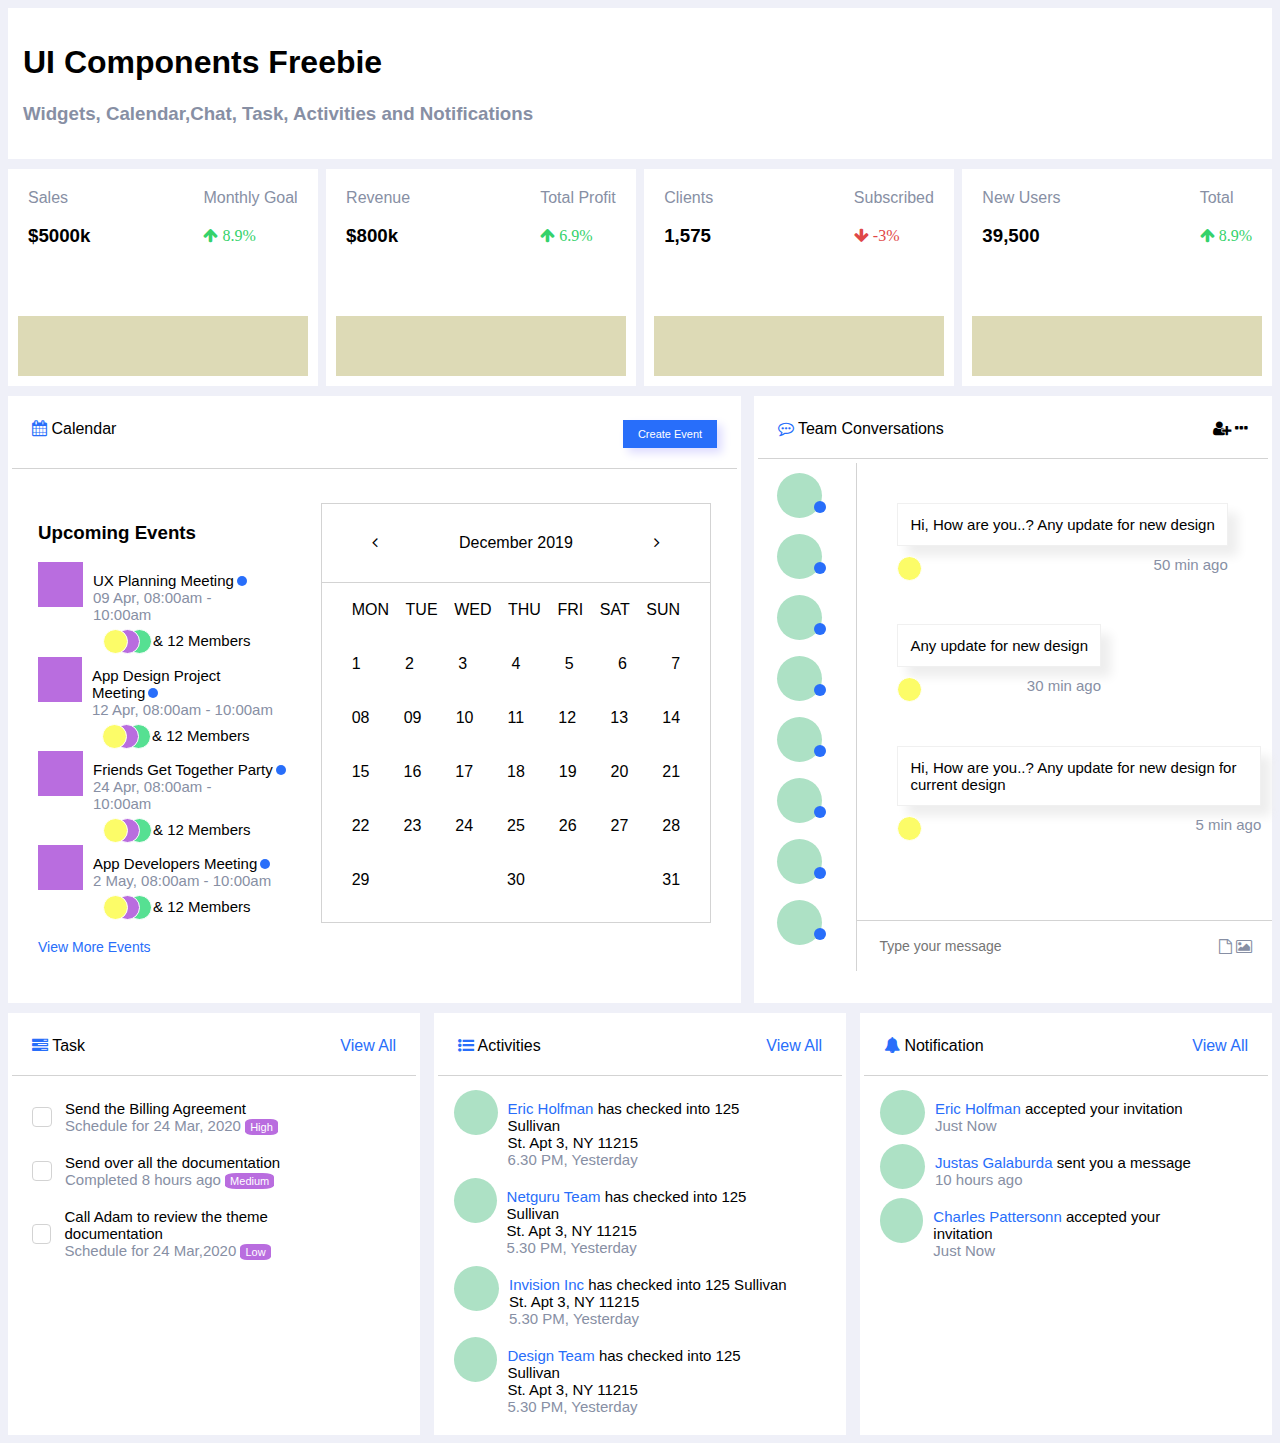
==== ResponsivePage-1/ResponsivePage-1.html @ 4a68b61f "Responsivepage" ====
<!DOCTYPE html>
<html>

<head>
    <title>ResponsivePage-1</title>
    <meta name="viewport" content="width=device-width, initial-scale=1">
    <link rel="stylesheet" type="text/css" href="Theme.css">
    <link rel="stylesheet" type="text/css" href="ResponsivePage-1.css">
    <link rel="stylesheet" href="https://cdnjs.cloudflare.com/ajax/libs/font-awesome/4.7.0/css/font-awesome.min.css">
</head>

<body>

    <div class='header'>
        <h1>UI Components Freebie</h1>
        <h3 class='faded-color'>Widgets, Calendar,Chat, Task, Activities and Notifications</h3>
    </div>

    <div class='graph-box-layout fr-sb mt-10 mb-10'>
        <div class='graph-box'>
            <div class='fr-sb pd-20'>
                <div>
                    <span class='faded-color'>Sales</span>
                    <h3>$5000k</h3>
                </div>
                <div>
                    <div class='pb-20 faded-color'>Monthly Goal</div>
                    <i class='fa fa-arrow-up green-color'> 8.9%</i>
                </div>
            </div>
            <div class='graph-status'></div>
        </div>
        <div class='graph-box'>
            <div class='fr-sb pd-20'>
                <div>
                    <span class='faded-color'>Revenue</span>
                    <h3>$800k</h3>
                </div>
                <div>
                    <div class='pb-20 faded-color'>Total Profit</div>
                    <i class='fa fa-arrow-up green-color'> 6.9%</i>
                </div>
            </div>
            <div class='graph-status'></div>
        </div>
        <div class='graph-box'>
            <div class='fr-sb pd-20'>
                <div>
                    <span class='faded-color'>Clients</span>
                    <h3>1,575</h3>
                </div>
                <div>
                    <div class='pb-20 faded-color'>Subscribed</div>
                    <i class='fa fa-arrow-down red-color'> -3%</i>
                </div>
            </div>
            <div class='graph-status'></div>
        </div>
        <div class='graph-box'>
            <div class='fr-sb pd-20'>
                <div>
                    <span class='faded-color'>New Users</span>
                    <h3>39,500</h3>
                </div>
                <div>
                    <div class='pb-20 faded-color'>Total</div>
                    <i class='fa fa-arrow-up green-color'> 8.9%</i>
                </div>
            </div>
            <div class='graph-status'></div>
        </div>
    </div>

    <div class='body-section1 fr-sb mt-10 mb-10'>
        <div class='calendar-box'>
            <div class='box-header fr-sb pd-20'>
                <div>
                    <i class='fa fa-calendar blue-color'></i>
                    <span>Calendar</span>
                </div>
                <div>
                    <button class='event-button'>Create Event</button>
                </div>
            </div>
            <div class='fr-sb pd-30'>
                <div class='upcoming-events'>
                    <h3>Upcoming Events</h3>
                    <div class='task-body-content dp-fl'>
                        <div class='user-account-image'></div>
                        <div class='task-name'>
                            <span>UX Planning Meeting
                                <span class='event-status'></span>
                            </span>
                            <span class='faded-color'>09 Apr, 08:00am - 10:00am</span>
                            <div class='event-members dp-fl'>
                                <div class='emcs'>
                                    <span class='emc1'></span>
                                    <span class='emc2'></span>
                                    <span class='emc3'></span>
                                </div>
                                <div class='left-margin'>& 12 Members</div>
                            </div>
                        </div>
                    </div>
                    <div class='task-body-content dp-fl'>
                        <div class='user-account-image'>
                        </div>
                        <div class='task-name'>
                            <span>App Design Project Meeting
                                <span class='event-status'></span>
                            </span>
                            <span class='faded-color'>12 Apr, 08:00am - 10:00am</span>
                            <div class='event-members dp-fl'>
                                <div class='emcs'>
                                    <span class='emc1'></span>
                                    <span class='emc2'></span>
                                    <span class='emc3'></span>
                                </div>
                                <div class='left-margin'>& 12 Members</div>
                            </div>
                        </div>
                    </div>
                    <div class='task-body-content dp-fl'>
                        <div class='user-account-image'>
                        </div>
                        <div class='task-name'>
                            <span>Friends Get Together Party
                                <span class='event-status'></span>
                            </span>
                            <span class='faded-color'>24 Apr, 08:00am - 10:00am</span>
                            <div class='event-members dp-fl'>
                                <div class='emcs'>
                                    <span class='emc1'></span>
                                    <span class='emc2'></span>
                                    <span class='emc3'></span>
                                </div>
                                <div class='left-margin'>& 12 Members</div>
                            </div>
                        </div>
                    </div>
                    <div class='task-body-content dp-fl'>
                        <div class='user-account-image'>
                        </div>
                        <div class='task-name'>
                            <span>App Developers Meeting
                                <span class='event-status'></span>
                            </span>
                            <span class='faded-color'>2 May, 08:00am - 10:00am</span>
                            <div class='event-members dp-fl'>
                                <div class='emcs'>
                                    <span class='emc1'></span>
                                    <span class='emc2'></span>
                                    <span class='emc3'></span>
                                </div>
                                <div class='left-margin'>& 12 Members</div>
                            </div>
                        </div>
                    </div>
                    <div class='blue-color fs-14 cursor'>
                        View More Events
                    </div>

                </div>
                <div class='calendar-months'>
                    <div class='month-scroller'>
                        <span class='fa fa-angle-left'></span>
                        <span>December 2019</span>
                        <span class='fa fa-angle-right'></span>
                    </div>
                    <div class='week-days'>
                        <span>MON</span>
                        <span>TUE</span>
                        <span>WED</span>
                        <span>THU</span>
                        <span>FRI</span>
                        <span>SAT</span>
                        <span>SUN</span>
                    </div>
                    <div class='week-days'>
                        <span>1</span>
                        <span>2</span>
                        <span>3</span>
                        <span>4</span>
                        <span>5</span>
                        <span>6</span>
                        <span>7</span>
                    </div>
                    <div class='week-days'>
                        <span>08</span>
                        <span>09</span>
                        <span>10</span>
                        <span>11</span>
                        <span>12</span>
                        <span>13</span>
                        <span>14</span>
                    </div>
                    <div class='week-days'>
                        <span>15</span>
                        <span>16</span>
                        <span>17</span>
                        <span>18</span>
                        <span>19</span>
                        <span>20</span>
                        <span>21</span>
                    </div>
                    <div class='week-days'>
                        <span>22</span>
                        <span>23</span>
                        <span>24</span>
                        <span>25</span>
                        <span>26</span>
                        <span>27</span>
                        <span>28</span>
                    </div>
                    <div class='week-days'>
                        <span>29</span>
                        <span>30</span>
                        <span>31</span>
                    </div>
                </div>
            </div>
        </div>
        <div class='team-conversations-box'>
            <div class='box-header fr-sb pd-20'>
                <div>
                    <i class='fa fa-commenting-o blue-color'></i>
                    <span>Team Conversations</span>
                </div>
                <div>
                    <i class='fa fa-user-plus'></i>
                    <i class='fa fa-ellipsis-h'></i>
                </div>
            </div>
            <div class='fr-sb'>
                <div class='team-users'>
                    <div class='active-users'>
                        <span class='user-account'></span>
                        <span class='user-account-status'></span>
                    </div>
                    <div class='active-users'>
                        <span class='user-account'></span>
                        <span class='user-account-status'></span>
                    </div>
                    <div class='active-users'>
                        <span class='user-account'></span>
                        <span class='user-account-status'></span>
                    </div>
                    <div class='active-users'>
                        <span class='user-account'></span>
                        <span class='user-account-status'></span>
                    </div>
                    <div class='active-users'>
                        <span class='user-account'></span>
                        <span class='user-account-status'></span>
                    </div>
                    <div class='active-users'>
                        <span class='user-account'></span>
                        <span class='user-account-status'></span>
                    </div>
                    <div class='active-users'>
                        <span class='user-account'></span>
                        <span class='user-account-status'></span>
                    </div>
                    <div class='active-users'>
                        <span class='user-account'></span>
                        <span class='user-account-status'></span>
                    </div>
                </div>
                <div class='team-chatbox fs-15'>
                    <div class='team-chatbox-messages'>
                        <div class='task-body-content dp-fl ump1'>
                            <div class='task-name'>
                                <span class='ump2'>
                                    Hi, How are you..? Any update for new design
                                </span>
                                <div class='ump3'>
                                    <span class='emc1'></span>
                                    <span class='faded-color' style="float: right;">50 min ago</span>
                                </div>
                            </div>
                        </div>
                        <div class='task-body-content dp-fl ump1'>
                            <div class='task-name'>
                                <span class='ump2'>
                                    Any update for new design
                                </span>
                                <div class='ump3'>
                                    <span class='emc1'></span>
                                    <span class='faded-color' style="float: right;">30 min ago</span>
                                </div>
                            </div>
                        </div>
                        <div class='task-body-content dp-fl ump1'>
                            <div class='task-name'>
                                <span class='ump2'>
                                    Hi, How are you..? Any update for new design for current design
                                </span>
                                <div class='ump3'>
                                    <span class='emc1'></span>
                                    <span class='faded-color' style="float: right;">5 min ago</span>
                                </div>
                            </div>
                        </div>
                    </div>
                    <div class='team-chatbox-comments fr-sb faded-color'>
                        <input type='text' class='type-message' placeholder="Type your message" />
                        <span>
                            <i class='fa fa-file-o cursor'></i>
                            <i class='fa fa-photo cursor'></i>
                        </span>
                    </div>
                </div>
            </div>
        </div>
    </div>

    <div class='body-section2 fr-sb mt-10'>
        <div class='body-section2-contents'>
            <div class='box-header fr-sb pd-20'>
                <div>
                    <i class='fa fa-tasks blue-color'></i>
                    <span>Task</span>
                </div>
                <div class='blue-color cursor'>
                    View All
                </div>
            </div>
            <div class='task-body dp-fl'>
                <div class='task-body-content dp-fl'>
                    <label class="check-box dp-fl">
                        <input type="checkbox" />
                        <div class='task-name'>
                            <div>Send the Billing Agreement</div>
                            <div class='faded-color'>Schedule for 24 Mar, 2020
                                <span class='task-priority'>High</span>
                            </div>
                        </div>
                    </label>
                </div>
                <div class='task-body-content dp-fl'>
                    <label class="check-box dp-fl">
                        <input type="checkbox" />
                        <div class='task-name'>
                            <div>Send over all the documentation</div>
                            <div class='faded-color'>Completed 8 hours ago
                                <span class='task-priority'>Medium</span>
                            </div>
                        </div>
                    </label>
                </div>
                <div class='task-body-content dp-fl'>
                    <label class="check-box dp-fl">
                        <input type="checkbox" />
                        <div class='task-name'>
                            <div>Call Adam to review the theme documentation</div>
                            <div class='faded-color'>Schedule for 24 Mar,2020
                                <span class='task-priority'>Low</span>
                            </div>
                        </div>
                    </label>
                </div>
            </div>
        </div>
        <div class='body-section2-contents'>
            <div class='box-header fr-sb pd-20'>
                <div>
                    <i class='fa fa-list-ul blue-color'></i>
                    <span>Activities</span>
                </div>
                <div class='blue-color cursor'>
                    View All
                </div>
            </div>
            <div class='task-body dp-fl'>
                <div class='task-body-content dp-fl'>
                    <div class='user-account'>

                    </div>
                    <div class='task-name'>
                        <span class='task-name-user'>
                            <span class='blue-color'>
                                Eric Holfman
                            </span>
                            has checked into 125 Sullivan
                        </span>
                        <span>St. Apt 3, NY 11215</span>
                        <span class='faded-color'>6.30 PM, Yesterday</span>
                    </div>
                </div>
                <div class='task-body-content dp-fl'>
                    <div class='user-account'>

                    </div>
                    <div class='task-name'>
                        <span class='task-name-user'>
                            <span class='blue-color'>
                                Netguru Team
                            </span>
                            has checked into 125 Sullivan
                        </span>
                        <span>St. Apt 3, NY 11215</span>
                        <span class='faded-color'>5.30 PM, Yesterday</span>
                    </div>
                </div>
                <div class='task-body-content dp-fl'>
                    <div class='user-account'>

                    </div>
                    <div class='task-name'>
                        <span class='task-name-user'>
                            <span class='blue-color'>
                                Invision Inc
                            </span>
                            has checked into 125 Sullivan
                        </span>
                        <span>St. Apt 3, NY 11215</span>
                        <span class='faded-color'>5.30 PM, Yesterday</span>
                    </div>
                </div>
                <div class='task-body-content dp-fl'>
                    <div class='user-account'>

                    </div>
                    <div class='task-name'>
                        <span class='task-name-user'>
                            <span class='blue-color'>
                                Design Team
                            </span>
                            has checked into 125 Sullivan
                        </span>
                        <span>St. Apt 3, NY 11215</span>
                        <span class='faded-color'>5.30 PM, Yesterday</span>
                    </div>
                </div>
            </div>
        </div>
        <div class='body-section2-contents'>
            <div class='box-header fr-sb pd-20'>
                <div>
                    <i class='fa fa-bell blue-color'></i>
                    <span>Notification</span>
                </div>
                <div class='blue-color cursor'>
                    View All
                </div>
            </div>
            <div class='task-body dp-fl'>
                <div class='task-body-content dp-fl'>
                    <div class='user-account'>

                    </div>
                    <div class='task-name'>
                        <span class='task-name-user'>
                            <span class='blue-color'>
                                Eric Holfman
                            </span>
                            accepted your invitation
                        </span>
                        <span class='faded-color'>Just Now</span>
                    </div>
                </div>
                <div class='task-body-content dp-fl'>
                    <div class='user-account'>

                    </div>
                    <div class='task-name'>
                        <span class='task-name-user'>
                            <span class='blue-color'>
                                Justas Galaburda
                            </span>
                            sent you a message
                        </span>
                        <span class='faded-color'>10 hours ago</span>
                    </div>
                </div>
                <div class='task-body-content dp-fl'>
                    <div class='user-account'>

                    </div>
                    <div class='task-name'>
                        <span class='task-name-user'>
                            <span class='blue-color'>
                                Charles Pattersonn
                            </span>
                            accepted your invitation
                        </span>
                        <span class='faded-color'>Just Now</span>
                    </div>
                </div>
            </div>
        </div>
    </div>

</body>

</html>
---- ResponsivePage-1/Theme.css ----
.white-color {
    color: #ffffff;
}

.green-color {
    color: #35D26B;
}

.blue-color {
    color: #286EFA;
}

.red-color {
    color: #DF4848;
}

.faded-color {
    color: #878FA4;
}

.cursor {
    cursor: pointer;
}

.dp-fl {
    display: flex;
}

.fr-sb {
    display: flex;
    justify-content: space-between;
}

.fs-14 {
    font-size: 14px;
}

.fs-15 {
    font-size: 15px;
}

.mt-10 {
    margin-top: 10px;
}

.mb-10 {
    margin-bottom: 10px;
}

.pd-20 {
    padding: 20px;
}

.pd-30 {
    padding: 30px;
}

.pb-20 {
    padding-bottom: 20px;
}
---- ResponsivePage-1/ResponsivePage-1.css ----
* {
    box-sizing: border-box;
    font-family: 'Lato', sans-serif;
  }

  body {
    background-color: #EFF0F8;
  }

  @media only screen and (max-device-width:768px) {
    /* For IPad: */
    .header {
      width: 100%;
    }

    .graph-box-layout {
      flex-wrap: wrap;
    }

    .graph-box-layout > .graph-box {
      width: 50%;
    }

    .body-section1,.body-section2 {
      flex-wrap: wrap;
    }

    .body-section1 > .calendar-box, .body-section1 > .team-conversations-box {
        width: 100%;
    }

    .body-section2 > .body-section2-contents {
        width: 100%;
    }
  }
  @media only screen and (max-device-width:375px) {
    /* For iphone X: */
    .header {
      width: 100%;
    }

    .graph-box-layout {
      flex-wrap: wrap;
    }

    .graph-box-layout > .graph-box {
      width: 100%;
    }

    .body-section1,.body-section2 {
      flex-wrap: wrap;
    }

    .body-section1 > .calendar-box, .body-section1 > .team-conversations-box {
        width: 100%;
    }

    .body-section2 > .body-section2-contents {
        width: 100%;
    }
  }

  .header {
    padding: 15px;
    background-color: white;
  }

  .left-margin {
      margin-left: 10px;
      margin-top: 3px;
  }

  .graph-box-layout {
    font-family: 'myriad-arabic', sans-serif;
  }

  .graph-box {
    background-color: white;
    width: 24.5%;
  }

  .graph-status {
    background-color: rgb(221, 218, 182);
    height: 60px;
    margin-top: 30px;
    margin-left: 10px;
    margin-right: 10px;
    margin-bottom: 10px;
  }

  .calendar-box {
    width: 58%;
    background-color: white;
  }

  .box-header {
    margin: 4px;
    border-bottom: 1px solid rgb(211, 211, 211);
  }

  .event-button {
    background-color: #286EFA;
    color: white;
    border: none;
    padding: 8px 15px;
    text-align: center;
    font-size: 11px;
    cursor: pointer;  
    box-shadow: 5px 5px 10px rgb(222, 220, 255);
  }

  .upcoming-events {
    width: 40%;
  }

  .user-account-image {
    height: 45px;
    width: 45px;
    background-color:rgb(185, 109, 223);
    margin-bottom: 15px;
  }

  .event-status {
    border-radius: 50%;
    height: 10px;
    width: 10px;
    background-color: #286EFA; 
    position: absolute;
    margin-left: 3px;
    margin-top: 4px; 
  }

  .event-members {
    padding: 6px 10px;
  }

  .emcs {
    position: relative;
    margin-right: 40px;
  }
  
  .emc1 {
    width: 25px;
    height: 25px;
    border-radius: 50%;
    background-color: rgb(252, 252, 104);
    border: 1px solid white;
    position: absolute;
    z-index: 3;
  }
  
  .emc2 {
    width: 25px;
    height: 25px;
    border-radius: 50%;
    background-color: rgb(185, 109, 223);
    border: 1px solid white ;
    position: absolute;
    left:12px;
    z-index:2;
  }
  
  .emc3 {
    width: 25px;
    height: 25px;
    border-radius: 50%;
    background-color: rgb(86, 224, 146);
    border: 1px solid white;
    position: absolute;
    left:24px;
    z-index:1;
  }

  .calendar-months {
    width: 58%;
    height: 420px;
    border: 1px solid rgb(211, 211, 211);
  }

  .month-scroller {
    padding: 30px 50px;
    border-bottom: 1px solid rgb(211, 211, 211);
    display: flex;
    justify-content: space-between;
  }

  .week-days {
    padding: 18px 30px;
    display: flex;
    justify-content: space-between;
    align-items: center;
  }

  .team-conversations-box {
    width: 41%;
    background-color: white;
  }

  .team-users {
    width: 20%;
    padding: 10px 0px;
    border-right: 1px solid rgb(211, 211, 211);
    display: flex;
    flex-direction: column;
    align-items: center; 
    justify-content: space-evenly;
  }

  .active-users {
    display: flex;
    padding-bottom: 16px;;
  }

  .user-account {
    border-radius: 50%;
    height: 45px;
    width: 45px;
    background-color: #ADE1C5;
    position: relative;
  }

  .user-account-status {
    border-radius: 50%;
    height: 12px;
    width: 12px;
    background-color: #286EFA; 
    position: relative; 
    z-index:1;
    transform: translate(-8px,28px);
  }

  .team-chatbox {
    width: 80%;  
    display: flex;
    flex-direction: column;
  }

  .team-chatbox-messages {
    height: 90%;
    width: 100%;
  }

  .ump1 {
    margin-top: 30px; 
    margin-left:30px; 
    margin-right:30px;
  }

  .ump2 {
    background-color: white; 
    padding: 12px; margin-left:40;
    box-shadow: 10px 10px 10px rgb(238, 238, 238);
    border: 1px solid rgb(240, 240, 240);
  }

  .ump3 {
    justify-content: space-between; 
    margin-top:10px;
  }

  .team-chatbox-comments {
    height: 10%;
    padding: 0px 20px;
    align-items: center;
    border-top: 1px solid rgb(211, 211, 211);
  }

  .type-message {
    height: 40px;
    bottom: 5px;
    outline: none;
    border: none; 
    background-color: transparent;
    font-size: 14px;
  }

  .body-section2-contents {
    width: 32.6%;
    background-color: white;
  }

  .task-body {
    padding: 10px 20px;
    flex-direction: column;
  }

  .task-body-content {
    height: 20%;
    width: 95%;
  }

 .check-box {
    cursor: pointer;
    position: relative;
    align-items: center;
  }

  .check-box > input {
    height: 20px;
    width: 20px;
    -webkit-appearance: none;
    -moz-appearance: none;
    -o-appearance: none;
    appearance: none;
    border: 1px solid rgb(211, 211, 211);
    border-radius: 4px;
    outline: none;
    transition-duration: 0.3s;
    cursor: pointer;
   }

  .check-box > input:checked {
    border: 1px solid rgb(211, 211, 211);
    background-color: #286EFA;
  }

  .check-box > input:checked:before {
    content: '\2713';
    display: block;
    color: white;
    position: absolute;
    left: 8px;
    top: 17px;
  }

  .task-name {
    display: flex;
    flex-direction: column;
    padding: 10px 20px 10px 10px;
    font-size: 15px;
  }

  .check-box > input:checked + .task-name {
    color: #878FA4;
    opacity: 0.7; 
  }

  .task-priority {
    border-radius: 23%;
    background-color:rgb(185, 109, 223);
    font-size: 11px;
    color: white;
    padding: 2px 5px;
  }
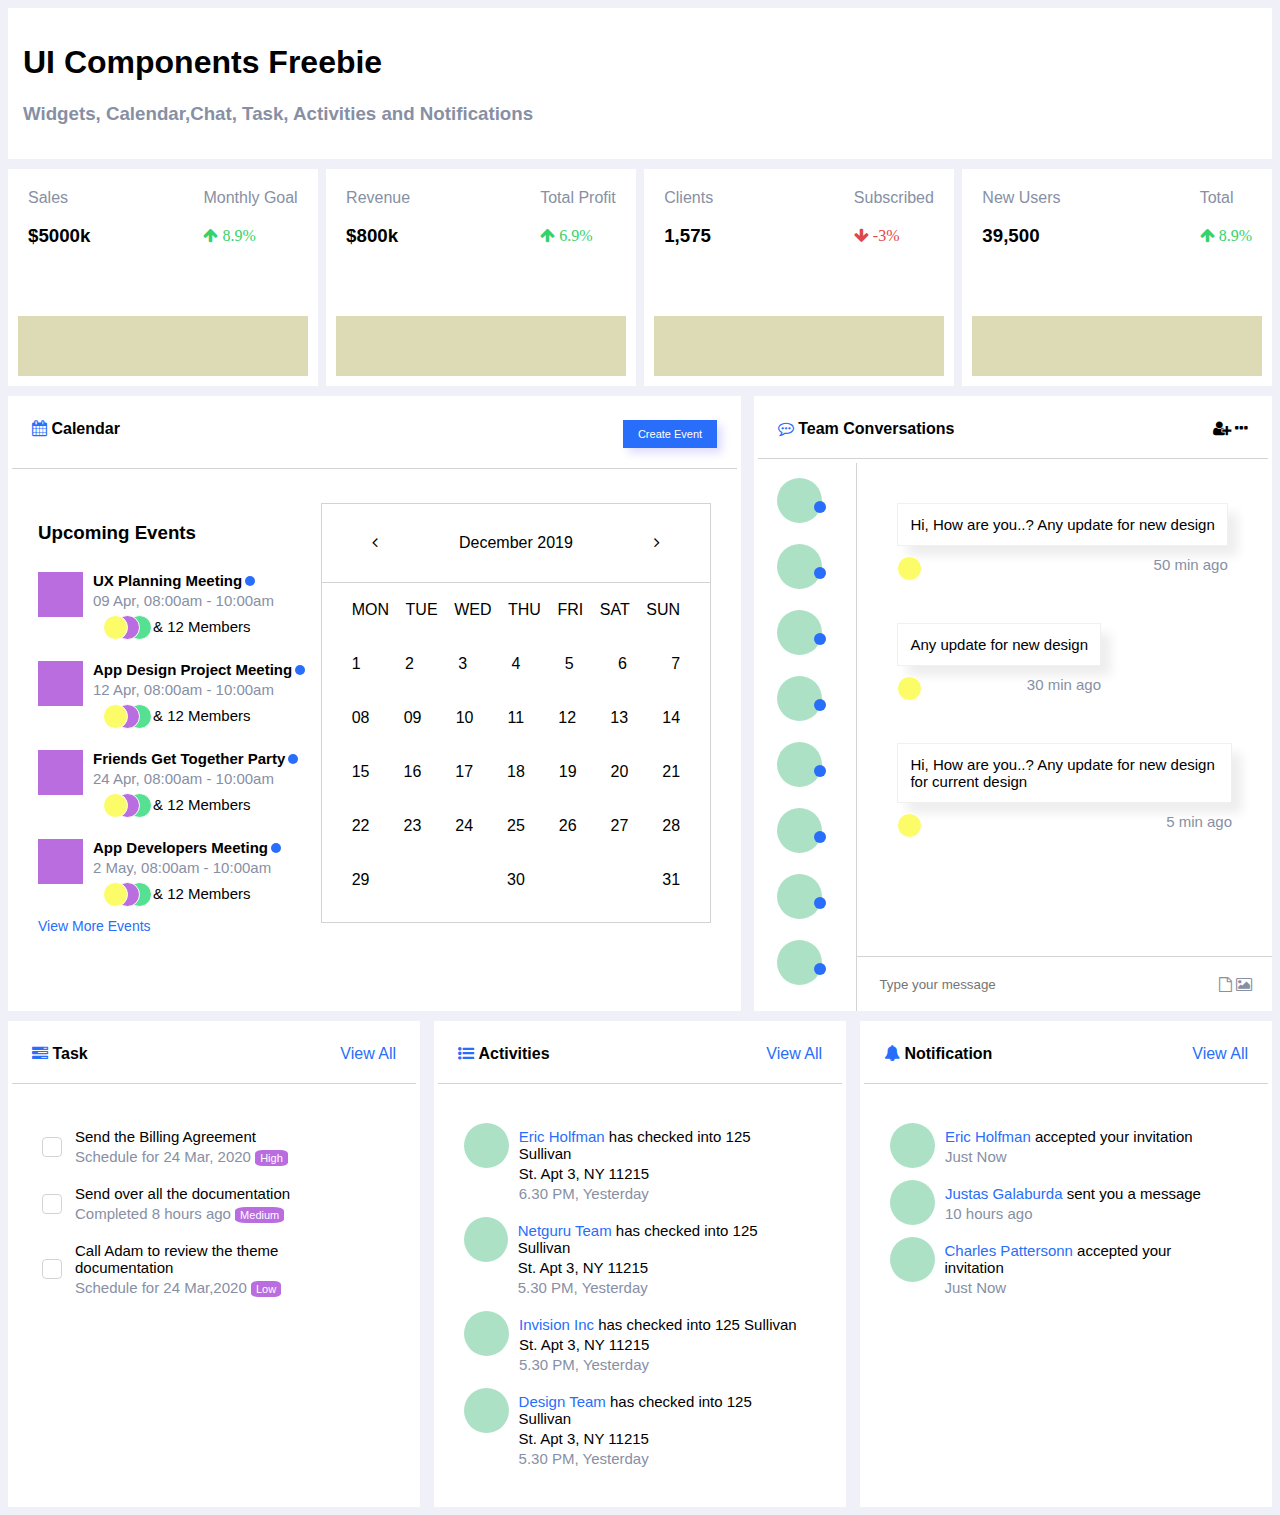
==== commit 351ec717: "Merge aa1f506e74debed47f0251f4a087395603de04e8 into 2a88564b66ea0d108310c5738b17d576b297d3ca" ====
--- a/ResponsivePage-1/ResponsivePage-1.html
+++ b/ResponsivePage-1/ResponsivePage-1.html
@@ -11,13 +11,13 @@
 
 <body>
 
-    <div class='header'>
+    <div class='pd-15 bg-white'>
         <h1>UI Components Freebie</h1>
         <h3 class='faded-color'>Widgets, Calendar,Chat, Task, Activities and Notifications</h3>
     </div>
 
     <div class='graph-box-layout fr-sb mt-10 mb-10'>
-        <div class='graph-box'>
+        <div class='graph-box bg-white'>
             <div class='fr-sb pd-20'>
                 <div>
                     <span class='faded-color'>Sales</span>
@@ -30,7 +30,7 @@
             </div>
             <div class='graph-status'></div>
         </div>
-        <div class='graph-box'>
+        <div class='graph-box bg-white'>
             <div class='fr-sb pd-20'>
                 <div>
                     <span class='faded-color'>Revenue</span>
@@ -43,7 +43,7 @@
             </div>
             <div class='graph-status'></div>
         </div>
-        <div class='graph-box'>
+        <div class='graph-box bg-white'>
             <div class='fr-sb pd-20'>
                 <div>
                     <span class='faded-color'>Clients</span>
@@ -56,7 +56,7 @@
             </div>
             <div class='graph-status'></div>
         </div>
-        <div class='graph-box'>
+        <div class='graph-box bg-white'>
             <div class='fr-sb pd-20'>
                 <div>
                     <span class='faded-color'>New Users</span>
@@ -72,27 +72,25 @@
     </div>
 
     <div class='body-section1 fr-sb mt-10 mb-10'>
-        <div class='calendar-box'>
+        <div class='calendar-box bg-white'>
             <div class='box-header fr-sb pd-20'>
                 <div>
                     <i class='fa fa-calendar blue-color'></i>
-                    <span>Calendar</span>
-                </div>
-                <div>
-                    <button class='event-button'>Create Event</button>
-                </div>
+                    <b>Calendar</b>
+                </div>
+                <button class='event-button'>Create Event</button>
             </div>
             <div class='fr-sb pd-30'>
                 <div class='upcoming-events'>
                     <h3>Upcoming Events</h3>
-                    <div class='task-body-content dp-fl'>
+                    <div class='flex'>
                         <div class='user-account-image'></div>
-                        <div class='task-name'>
-                            <span>UX Planning Meeting
+                        <div class='pd-10 flex flex-c fs-15'>
+                            <b class='pb-5'>UX Planning Meeting
                                 <span class='event-status'></span>
-                            </span>
+                            </b>
                             <span class='faded-color'>09 Apr, 08:00am - 10:00am</span>
-                            <div class='event-members dp-fl'>
+                            <div class='event-members flex'>
                                 <div class='emcs'>
                                     <span class='emc1'></span>
                                     <span class='emc2'></span>
@@ -102,15 +100,14 @@
                             </div>
                         </div>
                     </div>
-                    <div class='task-body-content dp-fl'>
-                        <div class='user-account-image'>
-                        </div>
-                        <div class='task-name'>
-                            <span>App Design Project Meeting
+                    <div class='flex'>
+                        <div class='user-account-image'></div>
+                        <div class='pd-10 flex flex-c fs-15'>
+                            <b class='pb-5'>App Design Project Meeting
                                 <span class='event-status'></span>
-                            </span>
+                            </b>
                             <span class='faded-color'>12 Apr, 08:00am - 10:00am</span>
-                            <div class='event-members dp-fl'>
+                            <div class='event-members flex'>
                                 <div class='emcs'>
                                     <span class='emc1'></span>
                                     <span class='emc2'></span>
@@ -120,15 +117,14 @@
                             </div>
                         </div>
                     </div>
-                    <div class='task-body-content dp-fl'>
-                        <div class='user-account-image'>
-                        </div>
-                        <div class='task-name'>
-                            <span>Friends Get Together Party
+                    <div class='flex'>
+                        <div class='user-account-image'></div>
+                        <div class='pd-10 flex flex-c fs-15'>
+                            <b class='pb-5'>Friends Get Together Party
                                 <span class='event-status'></span>
-                            </span>
+                            </b>
                             <span class='faded-color'>24 Apr, 08:00am - 10:00am</span>
-                            <div class='event-members dp-fl'>
+                            <div class='event-members flex'>
                                 <div class='emcs'>
                                     <span class='emc1'></span>
                                     <span class='emc2'></span>
@@ -138,15 +134,15 @@
                             </div>
                         </div>
                     </div>
-                    <div class='task-body-content dp-fl'>
+                    <div class='flex'>
                         <div class='user-account-image'>
                         </div>
-                        <div class='task-name'>
-                            <span>App Developers Meeting
+                        <div class='pd-10 flex flex-c fs-15'>
+                            <b class='pb-5'>App Developers Meeting
                                 <span class='event-status'></span>
-                            </span>
+                            </b>
                             <span class='faded-color'>2 May, 08:00am - 10:00am</span>
-                            <div class='event-members dp-fl'>
+                            <div class='event-members flex'>
                                 <div class='emcs'>
                                     <span class='emc1'></span>
                                     <span class='emc2'></span>
@@ -162,12 +158,12 @@
 
                 </div>
                 <div class='calendar-months'>
-                    <div class='month-scroller'>
+                    <div class='month-scroller fr-sb'>
                         <span class='fa fa-angle-left'></span>
                         <span>December 2019</span>
                         <span class='fa fa-angle-right'></span>
                     </div>
-                    <div class='week-days'>
+                    <div class='week-days fr-sb'>
                         <span>MON</span>
                         <span>TUE</span>
                         <span>WED</span>
@@ -176,7 +172,7 @@
                         <span>SAT</span>
                         <span>SUN</span>
                     </div>
-                    <div class='week-days'>
+                    <div class='week-days fr-sb'>
                         <span>1</span>
                         <span>2</span>
                         <span>3</span>
@@ -185,7 +181,7 @@
                         <span>6</span>
                         <span>7</span>
                     </div>
-                    <div class='week-days'>
+                    <div class='week-days fr-sb'>
                         <span>08</span>
                         <span>09</span>
                         <span>10</span>
@@ -194,7 +190,7 @@
                         <span>13</span>
                         <span>14</span>
                     </div>
-                    <div class='week-days'>
+                    <div class='week-days fr-sb'>
                         <span>15</span>
                         <span>16</span>
                         <span>17</span>
@@ -203,7 +199,7 @@
                         <span>20</span>
                         <span>21</span>
                     </div>
-                    <div class='week-days'>
+                    <div class='week-days fr-sb'>
                         <span>22</span>
                         <span>23</span>
                         <span>24</span>
@@ -212,7 +208,7 @@
                         <span>27</span>
                         <span>28</span>
                     </div>
-                    <div class='week-days'>
+                    <div class='week-days fr-sb'>
                         <span>29</span>
                         <span>30</span>
                         <span>31</span>
@@ -220,11 +216,11 @@
                 </div>
             </div>
         </div>
-        <div class='team-conversations-box'>
+        <div class='team-conversations-box bg-white'>
             <div class='box-header fr-sb pd-20'>
                 <div>
                     <i class='fa fa-commenting-o blue-color'></i>
-                    <span>Team Conversations</span>
+                    <b>Team Conversations</b>
                 </div>
                 <div>
                     <i class='fa fa-user-plus'></i>
@@ -232,72 +228,72 @@
                 </div>
             </div>
             <div class='fr-sb'>
-                <div class='team-users'>
-                    <div class='active-users'>
-                        <span class='user-account'></span>
-                        <span class='user-account-status'></span>
-                    </div>
-                    <div class='active-users'>
-                        <span class='user-account'></span>
-                        <span class='user-account-status'></span>
-                    </div>
-                    <div class='active-users'>
-                        <span class='user-account'></span>
-                        <span class='user-account-status'></span>
-                    </div>
-                    <div class='active-users'>
-                        <span class='user-account'></span>
-                        <span class='user-account-status'></span>
-                    </div>
-                    <div class='active-users'>
-                        <span class='user-account'></span>
-                        <span class='user-account-status'></span>
-                    </div>
-                    <div class='active-users'>
-                        <span class='user-account'></span>
-                        <span class='user-account-status'></span>
-                    </div>
-                    <div class='active-users'>
-                        <span class='user-account'></span>
-                        <span class='user-account-status'></span>
-                    </div>
-                    <div class='active-users'>
-                        <span class='user-account'></span>
-                        <span class='user-account-status'></span>
-                    </div>
-                </div>
-                <div class='team-chatbox fs-15'>
+                <div class='team-users flex'>
+                    <div class='active-users'>
+                        <span class='user-account'></span>
+                        <span class='user-account-status'></span>
+                    </div>
+                    <div class='active-users'>
+                        <span class='user-account'></span>
+                        <span class='user-account-status'></span>
+                    </div>
+                    <div class='active-users'>
+                        <span class='user-account'></span>
+                        <span class='user-account-status'></span>
+                    </div>
+                    <div class='active-users'>
+                        <span class='user-account'></span>
+                        <span class='user-account-status'></span>
+                    </div>
+                    <div class='active-users'>
+                        <span class='user-account'></span>
+                        <span class='user-account-status'></span>
+                    </div>
+                    <div class='active-users'>
+                        <span class='user-account'></span>
+                        <span class='user-account-status'></span>
+                    </div>
+                    <div class='active-users'>
+                        <span class='user-account'></span>
+                        <span class='user-account-status'></span>
+                    </div>
+                    <div class='active-users'>
+                        <span class='user-account'></span>
+                        <span class='user-account-status'></span>
+                    </div>
+                </div>
+                <div class='team-chatbox flex flex-c fs-15'>
                     <div class='team-chatbox-messages'>
-                        <div class='task-body-content dp-fl ump1'>
-                            <div class='task-name'>
-                                <span class='ump2'>
+                        <div class='flex ump1'>
+                            <div class='pd-10 flex flex-c fs-15'>
+                                <span class='ump2 bg-white'>
                                     Hi, How are you..? Any update for new design
                                 </span>
                                 <div class='ump3'>
                                     <span class='emc1'></span>
-                                    <span class='faded-color' style="float: right;">50 min ago</span>
-                                </div>
-                            </div>
-                        </div>
-                        <div class='task-body-content dp-fl ump1'>
-                            <div class='task-name'>
-                                <span class='ump2'>
+                                    <span class='faded-color float-r'>50 min ago</span>
+                                </div>
+                            </div>
+                        </div>
+                        <div class='flex ump1'>
+                            <div class='pd-10 flex flex-c fs-15'>
+                                <span class='ump2 bg-white'>
                                     Any update for new design
                                 </span>
                                 <div class='ump3'>
                                     <span class='emc1'></span>
-                                    <span class='faded-color' style="float: right;">30 min ago</span>
-                                </div>
-                            </div>
-                        </div>
-                        <div class='task-body-content dp-fl ump1'>
-                            <div class='task-name'>
-                                <span class='ump2'>
+                                    <span class='faded-color float-r'>30 min ago</span>
+                                </div>
+                            </div>
+                        </div>
+                        <div class='flex ump1'>
+                            <div class='pd-10 flex flex-c fs-15'>
+                                <span class='ump2 bg-white'>
                                     Hi, How are you..? Any update for new design for current design
                                 </span>
                                 <div class='ump3'>
                                     <span class='emc1'></span>
-                                    <span class='faded-color' style="float: right;">5 min ago</span>
+                                    <span class='faded-color float-r'>5 min ago</span>
                                 </div>
                             </div>
                         </div>
@@ -315,44 +311,44 @@
     </div>
 
     <div class='body-section2 fr-sb mt-10'>
-        <div class='body-section2-contents'>
+        <div class='body-section2-contents bg-white'>
             <div class='box-header fr-sb pd-20'>
                 <div>
                     <i class='fa fa-tasks blue-color'></i>
-                    <span>Task</span>
+                    <b>Task</b>
                 </div>
                 <div class='blue-color cursor'>
                     View All
                 </div>
             </div>
-            <div class='task-body dp-fl'>
-                <div class='task-body-content dp-fl'>
-                    <label class="check-box dp-fl">
+            <div class='pd-30'>
+                <div class='flex'>
+                    <label class="check-box cursor flex">
                         <input type="checkbox" />
-                        <div class='task-name'>
-                            <div>Send the Billing Agreement</div>
+                        <div class='pd-10 flex flex-c fs-15'>
+                            <div class='pb-5'>Send the Billing Agreement</div>
                             <div class='faded-color'>Schedule for 24 Mar, 2020
                                 <span class='task-priority'>High</span>
                             </div>
                         </div>
                     </label>
                 </div>
-                <div class='task-body-content dp-fl'>
-                    <label class="check-box dp-fl">
+                <div class='flex'>
+                    <label class="check-box cursor flex">
                         <input type="checkbox" />
-                        <div class='task-name'>
-                            <div>Send over all the documentation</div>
+                        <div class='pd-10 flex flex-c fs-15'>
+                            <div class='pb-5'>Send over all the documentation</div>
                             <div class='faded-color'>Completed 8 hours ago
                                 <span class='task-priority'>Medium</span>
                             </div>
                         </div>
                     </label>
                 </div>
-                <div class='task-body-content dp-fl'>
-                    <label class="check-box dp-fl">
+                <div class='flex'>
+                    <label class="check-box cursor flex">
                         <input type="checkbox" />
-                        <div class='task-name'>
-                            <div>Call Adam to review the theme documentation</div>
+                        <div class='pd-10 flex flex-c fs-15'>
+                            <div class='pb-5'>Call Adam to review the theme documentation</div>
                             <div class='faded-color'>Schedule for 24 Mar,2020
                                 <span class='task-priority'>Low</span>
                             </div>
@@ -361,128 +357,93 @@
                 </div>
             </div>
         </div>
-        <div class='body-section2-contents'>
+        <div class='body-section2-contents bg-white'>
             <div class='box-header fr-sb pd-20'>
                 <div>
                     <i class='fa fa-list-ul blue-color'></i>
-                    <span>Activities</span>
+                    <b>Activities</b>
                 </div>
                 <div class='blue-color cursor'>
                     View All
                 </div>
             </div>
-            <div class='task-body dp-fl'>
-                <div class='task-body-content dp-fl'>
-                    <div class='user-account'>
-
-                    </div>
-                    <div class='task-name'>
-                        <span class='task-name-user'>
-                            <span class='blue-color'>
-                                Eric Holfman
-                            </span>
-                            has checked into 125 Sullivan
-                        </span>
-                        <span>St. Apt 3, NY 11215</span>
+            <div class='pd-30'>
+                <div class='flex'>
+                    <div class='user-account'></div>
+                    <div class='pd-10 flex flex-c fs-15'>
+                        <span class='pb-5'>
+                            <span class='blue-color'>Eric Holfman</span> has checked into 125 Sullivan
+                        </span>
+                        <span class='pb-5'>St. Apt 3, NY 11215</span>
                         <span class='faded-color'>6.30 PM, Yesterday</span>
                     </div>
                 </div>
-                <div class='task-body-content dp-fl'>
-                    <div class='user-account'>
-
-                    </div>
-                    <div class='task-name'>
-                        <span class='task-name-user'>
-                            <span class='blue-color'>
-                                Netguru Team
-                            </span>
-                            has checked into 125 Sullivan
-                        </span>
-                        <span>St. Apt 3, NY 11215</span>
+                <div class='flex'>
+                    <div class='user-account'></div>
+                    <div class='pd-10 flex flex-c fs-15'>
+                        <span class='pb-5'>
+                            <span class='blue-color'>Netguru Team</span> has checked into 125 Sullivan
+                        </span>
+                        <span class='pb-5'>St. Apt 3, NY 11215</span>
                         <span class='faded-color'>5.30 PM, Yesterday</span>
                     </div>
                 </div>
-                <div class='task-body-content dp-fl'>
-                    <div class='user-account'>
-
-                    </div>
-                    <div class='task-name'>
-                        <span class='task-name-user'>
-                            <span class='blue-color'>
-                                Invision Inc
-                            </span>
-                            has checked into 125 Sullivan
-                        </span>
-                        <span>St. Apt 3, NY 11215</span>
+                <div class='flex'>
+                    <div class='user-account'></div>
+                    <div class='pd-10 flex flex-c fs-15'>
+                        <span class='pb-5'>
+                            <span class='blue-color'>Invision Inc</span> has checked into 125 Sullivan
+                        </span>
+                        <span class='pb-5'>St. Apt 3, NY 11215</span>
                         <span class='faded-color'>5.30 PM, Yesterday</span>
                     </div>
                 </div>
-                <div class='task-body-content dp-fl'>
-                    <div class='user-account'>
-
-                    </div>
-                    <div class='task-name'>
-                        <span class='task-name-user'>
-                            <span class='blue-color'>
-                                Design Team
-                            </span>
-                            has checked into 125 Sullivan
-                        </span>
-                        <span>St. Apt 3, NY 11215</span>
+                <div class='flex'>
+                    <div class='user-account'></div>
+                    <div class='pd-10 flex flex-c fs-15'>
+                        <span class='pb-5'>
+                            <span class='blue-color'>Design Team</span> has checked into 125 Sullivan
+                        </span>
+                        <span class='pb-5'>St. Apt 3, NY 11215</span>
                         <span class='faded-color'>5.30 PM, Yesterday</span>
                     </div>
                 </div>
             </div>
         </div>
-        <div class='body-section2-contents'>
+        <div class='body-section2-contents bg-white'>
             <div class='box-header fr-sb pd-20'>
                 <div>
                     <i class='fa fa-bell blue-color'></i>
-                    <span>Notification</span>
+                    <b>Notification</b>
                 </div>
                 <div class='blue-color cursor'>
                     View All
                 </div>
             </div>
-            <div class='task-body dp-fl'>
-                <div class='task-body-content dp-fl'>
-                    <div class='user-account'>
-
-                    </div>
-                    <div class='task-name'>
-                        <span class='task-name-user'>
-                            <span class='blue-color'>
-                                Eric Holfman
-                            </span>
-                            accepted your invitation
+            <div class='pd-30'>
+                <div class='flex'>
+                    <span class='user-account'></span>
+                    <div class='pd-10 flex flex-c fs-15'>
+                        <span class='pb-5'>
+                            <span class='blue-color'>Eric Holfman</span> accepted your invitation
                         </span>
                         <span class='faded-color'>Just Now</span>
                     </div>
                 </div>
-                <div class='task-body-content dp-fl'>
-                    <div class='user-account'>
-
-                    </div>
-                    <div class='task-name'>
-                        <span class='task-name-user'>
-                            <span class='blue-color'>
-                                Justas Galaburda
-                            </span>
-                            sent you a message
+                <div class='flex'>
+                    <span class='user-account'></span>
+                    <div class='pd-10 flex flex-c fs-15'>
+                        <span class='pb-5'>
+                            <span class='blue-color'>Justas Galaburda</span> sent you a message
                         </span>
                         <span class='faded-color'>10 hours ago</span>
                     </div>
                 </div>
-                <div class='task-body-content dp-fl'>
-                    <div class='user-account'>
-
-                    </div>
-                    <div class='task-name'>
-                        <span class='task-name-user'>
-                            <span class='blue-color'>
-                                Charles Pattersonn
-                            </span>
-                            accepted your invitation
+                <div class='flex'>
+                    <span class='user-account'></span>
+                    <div class='pd-10 flex flex-c fs-15'>
+                        <span class='pb-5'>
+                            <span class='blue-color'>Charles Pattersonn</span> accepted your invitation
                         </span>
                         <span class='faded-color'>Just Now</span>
                     </div>
@@ -492,5 +453,4 @@
     </div>
 
 </body>
-
 </html>--- a/ResponsivePage-1/Theme.css
+++ b/ResponsivePage-1/Theme.css
@@ -18,17 +18,29 @@
     color: #878FA4;
 }
 
+.bg-white {
+    background-color: white;
+}
+
 .cursor {
     cursor: pointer;
 }
 
-.dp-fl {
+.flex {
     display: flex;
+}
+
+.flex-c {
+    flex-direction: column;
 }
 
 .fr-sb {
     display: flex;
     justify-content: space-between;
+}
+
+.float-r {
+    float: right;
 }
 
 .fs-14 {
@@ -47,6 +59,14 @@
     margin-bottom: 10px;
 }
 
+.pd-10 {
+    padding: 10px;
+}
+
+.pd-15 {
+    padding: 15px;
+}
+
 .pd-20 {
     padding: 20px;
 }
@@ -55,6 +75,10 @@
     padding: 30px;
 }
 
+.pb-5 {
+    padding-bottom: 3px;
+}
+
 .pb-20 {
     padding-bottom: 20px;
 }
--- a/ResponsivePage-1/ResponsivePage-1.css
+++ b/ResponsivePage-1/ResponsivePage-1.css
@@ -60,11 +60,6 @@
     }
   }
 
-  .header {
-    padding: 15px;
-    background-color: white;
-  }
-
   .left-margin {
       margin-left: 10px;
       margin-top: 3px;
@@ -75,7 +70,6 @@
   }
 
   .graph-box {
-    background-color: white;
     width: 24.5%;
   }
 
@@ -90,7 +84,6 @@
 
   .calendar-box {
     width: 58%;
-    background-color: white;
   }
 
   .box-header {
@@ -117,7 +110,7 @@
     height: 45px;
     width: 45px;
     background-color:rgb(185, 109, 223);
-    margin-bottom: 15px;
+    margin-top: 10px;
   }
 
   .event-status {
@@ -180,30 +173,22 @@
   .month-scroller {
     padding: 30px 50px;
     border-bottom: 1px solid rgb(211, 211, 211);
-    display: flex;
-    justify-content: space-between;
   }
 
   .week-days {
     padding: 18px 30px;
-    display: flex;
-    justify-content: space-between;
-    align-items: center;
   }
 
   .team-conversations-box {
     width: 41%;
-    background-color: white;
   }
 
   .team-users {
     width: 20%;
     padding: 10px 0px;
     border-right: 1px solid rgb(211, 211, 211);
-    display: flex;
     flex-direction: column;
     align-items: center; 
-    justify-content: space-evenly;
   }
 
   .active-users {
@@ -217,6 +202,7 @@
     width: 45px;
     background-color: #ADE1C5;
     position: relative;
+    margin-top: 5px;
   }
 
   .user-account-status {
@@ -231,8 +217,6 @@
 
   .team-chatbox {
     width: 80%;  
-    display: flex;
-    flex-direction: column;
   }
 
   .team-chatbox-messages {
@@ -247,7 +231,6 @@
   }
 
   .ump2 {
-    background-color: white; 
     padding: 12px; margin-left:40;
     box-shadow: 10px 10px 10px rgb(238, 238, 238);
     border: 1px solid rgb(240, 240, 240);
@@ -271,26 +254,13 @@
     outline: none;
     border: none; 
     background-color: transparent;
-    font-size: 14px;
   }
 
   .body-section2-contents {
     width: 32.6%;
-    background-color: white;
-  }
-
-  .task-body {
-    padding: 10px 20px;
-    flex-direction: column;
-  }
-
-  .task-body-content {
-    height: 20%;
-    width: 95%;
   }
 
  .check-box {
-    cursor: pointer;
     position: relative;
     align-items: center;
   }
@@ -323,13 +293,6 @@
     top: 17px;
   }
 
-  .task-name {
-    display: flex;
-    flex-direction: column;
-    padding: 10px 20px 10px 10px;
-    font-size: 15px;
-  }
-
   .check-box > input:checked + .task-name {
     color: #878FA4;
     opacity: 0.7; 
